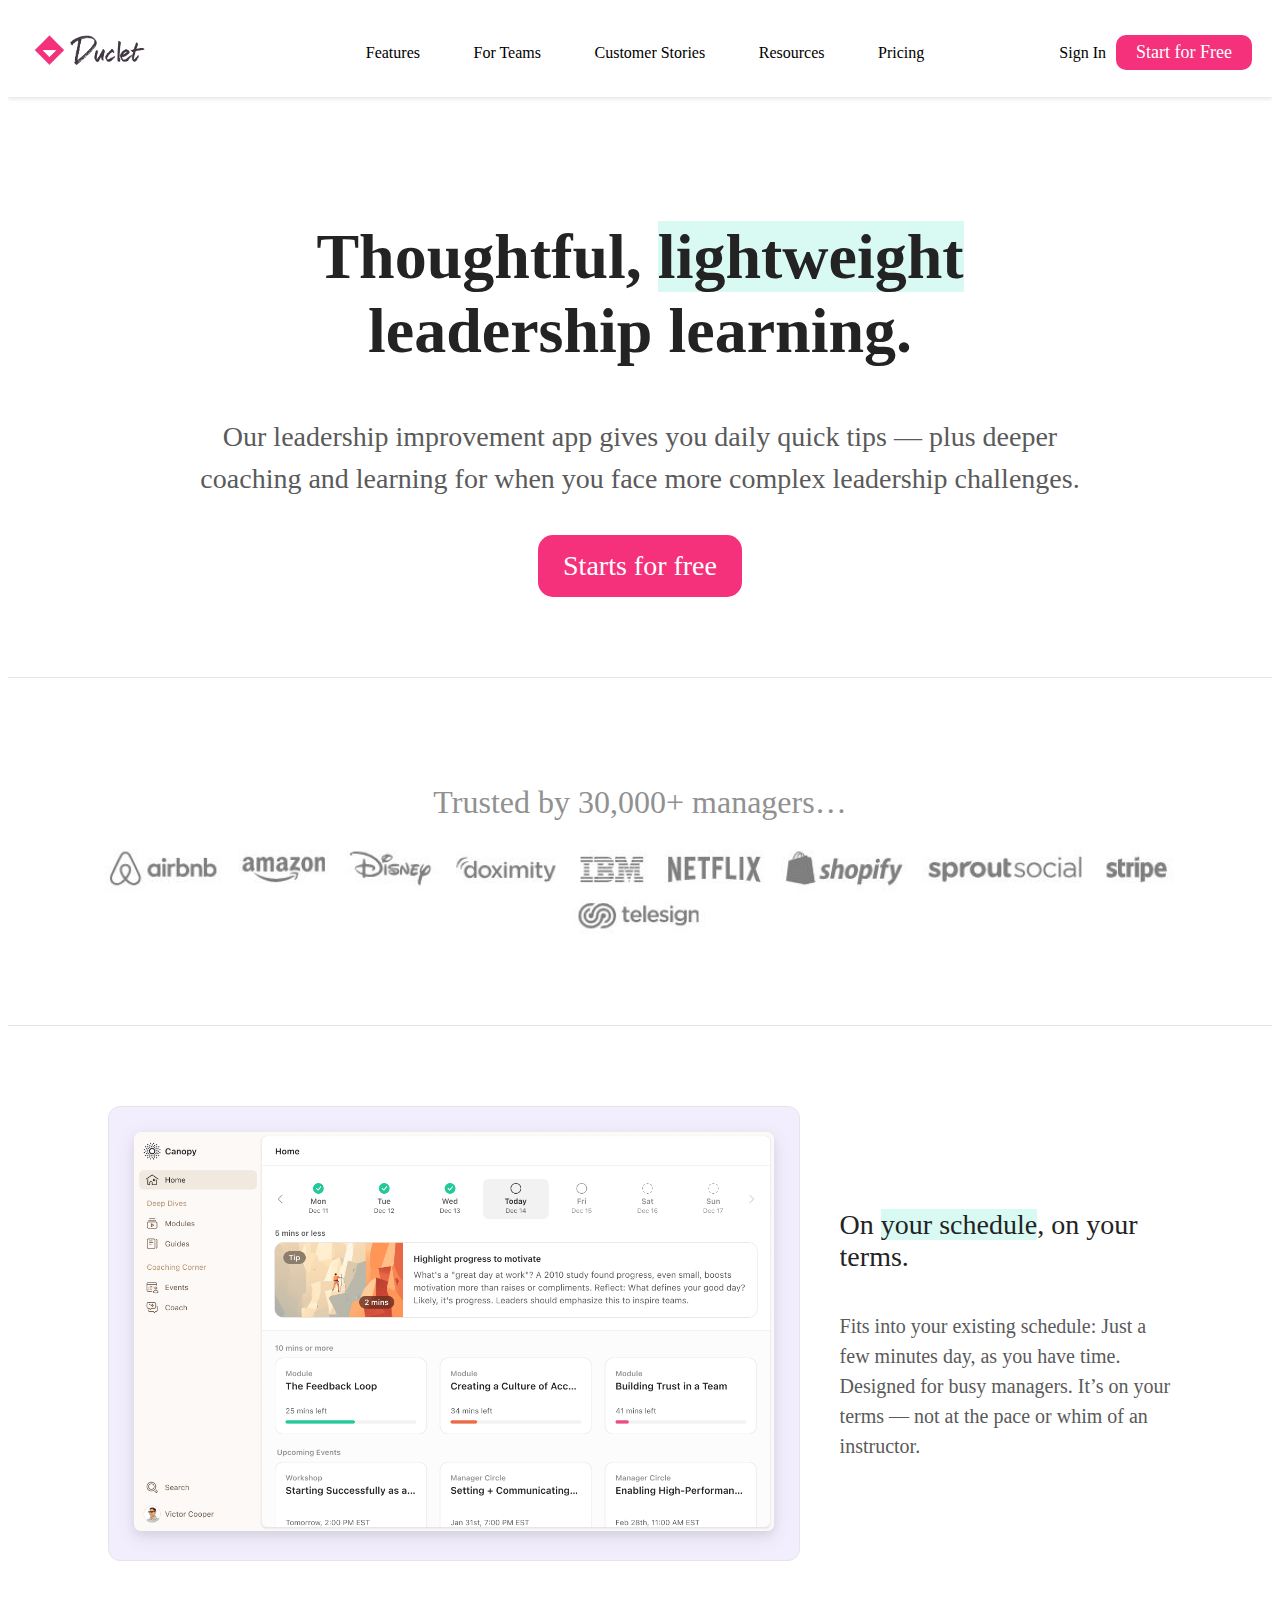
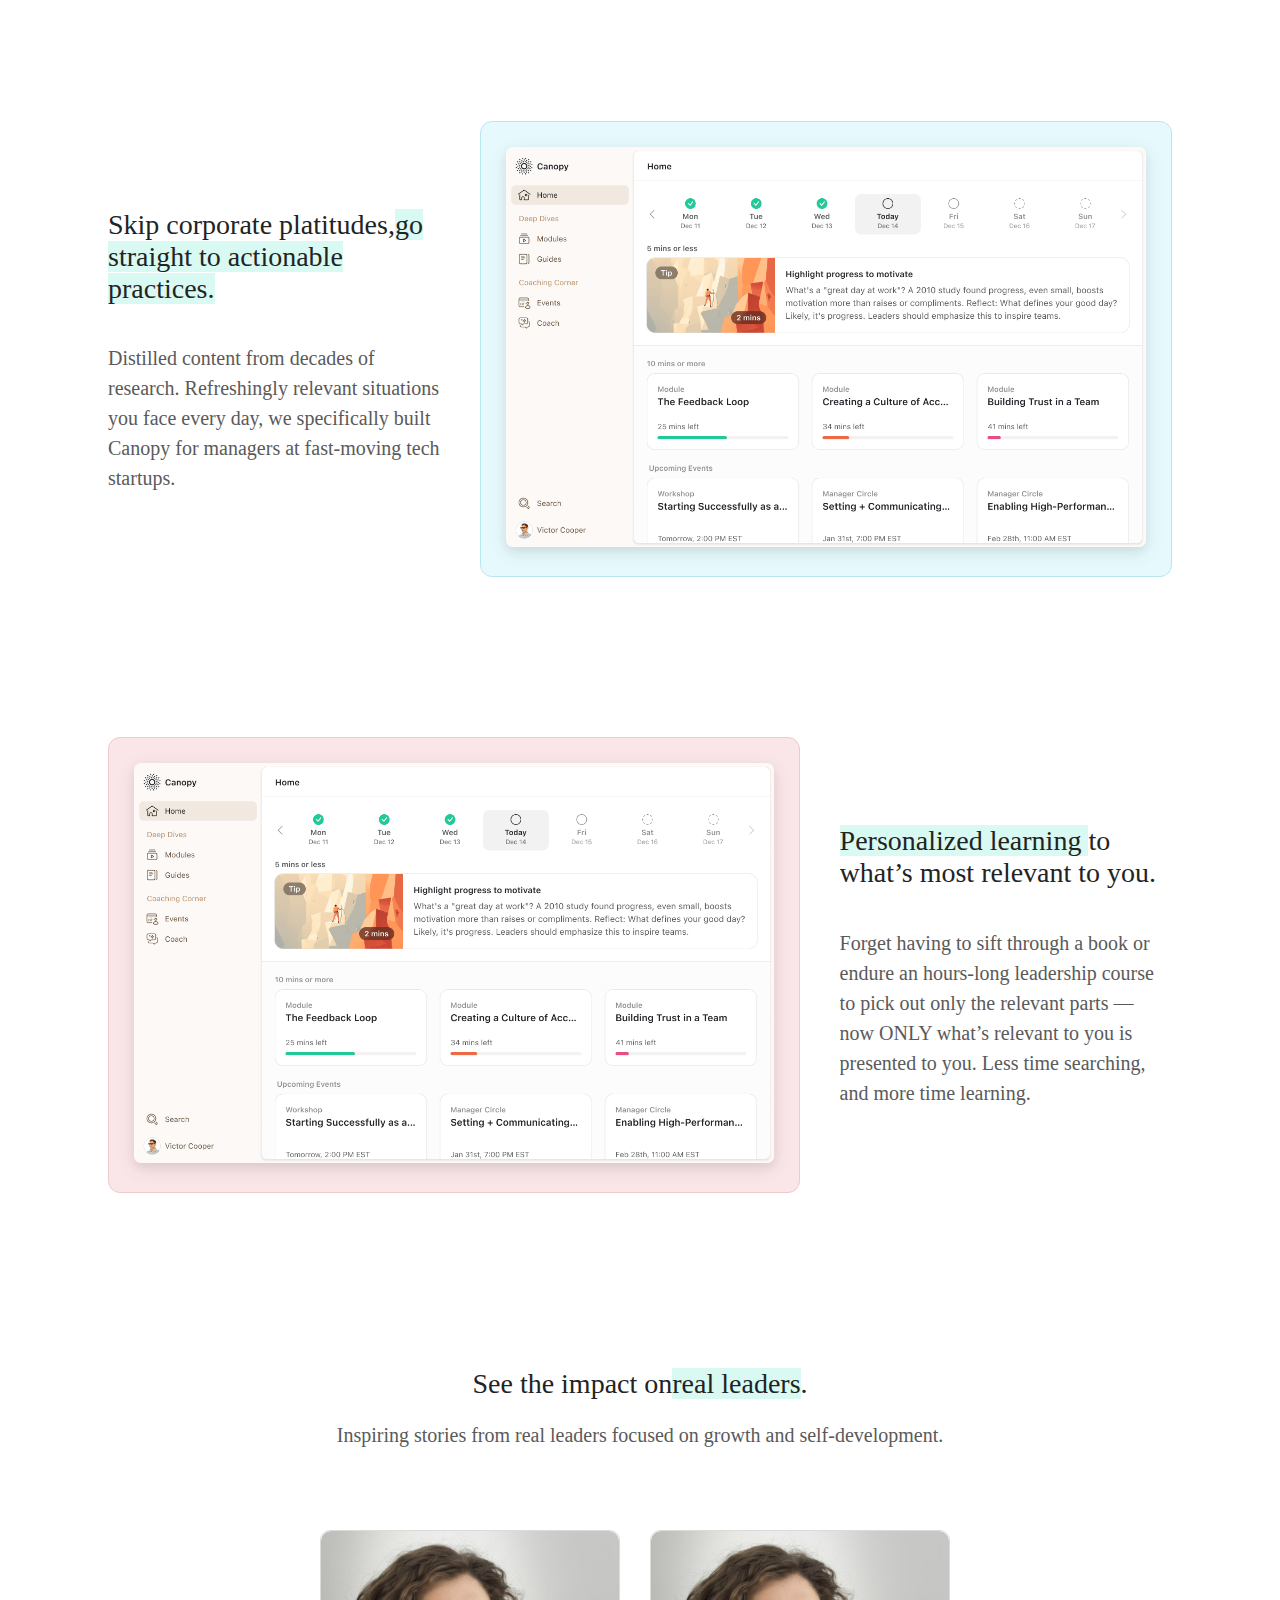
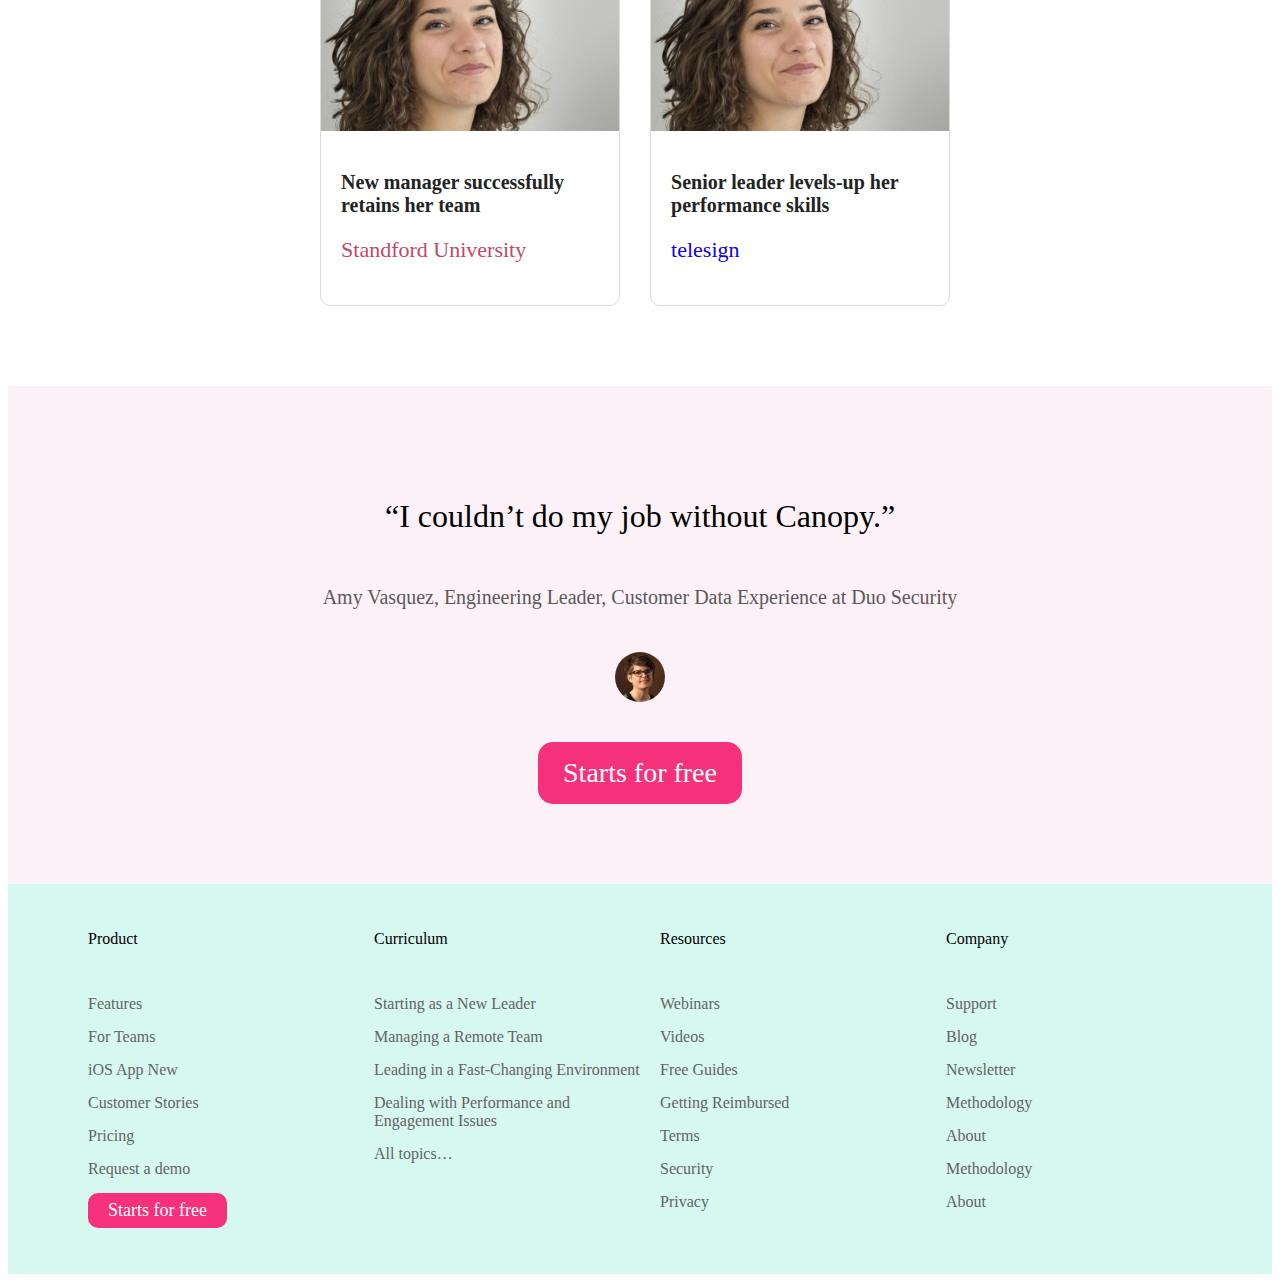
==== index.html @ 2c5ee411 "Add files via upload" ====
<!DOCTYPE html>
<html lang="en">

<head>
    <meta charset="UTF-8">
    <meta name="viewport" content="width=device-width, initial-scale=1.0">
    <title>Canopy home page</title>
    <link rel="stylesheet" href="styles/global.css">
    <link rel="stylesheet" href="home page.css">
</head>

<body>

    <nav>
        <div class="nav-col1">
            <img src="images/duclet logo.png" alt="" class="logo" onclick="location.href='home page.html'">
        </div>
        <div class="nav-col2">
            <button class="para-bold nav_btn-grey" onclick="location.href='features page.html'">Features</button>
            <button class="para-bold nav_btn-grey" onclick="location.href='For teams.html'">For Teams</button>
            <button class="para-bold nav_btn-grey" onclick="location.href='customers stories.html'">Customer Stories</button>
            <button class="para-bold nav_btn-grey" onclick="location.href='webinars.html'">Resources</button>
            <button class="para-bold nav_btn-grey" onclick="location.href='pricing page.html'">Pricing</button>
        </div>
        <div class="nav-col3">
            <button class="para-bold nav_btn-grey" onclick="location.href='login.html'">Sign In</button>
            <button class="footer-btn" onclick="location.href='login.html'">Start for Free</button>
        </div>
        <button class="hamburger" onclick="toggleMenu()">☰</button>
    </nav>
    

    <!-- hero-section starts from here -->

    <div class="hero-section">
        <h1 class="h1-heading text-center">Thoughtful, <span class="highlight-text">lightweight</span> <br> leadership
            learning.</h1>
        <p class="para-large text-center">Our leadership improvement app gives you daily quick tips — plus  deeper
            coaching and learning for when you face more complex  leadership challenges.</p>
        <button class="btn-purple margin-top" onclick="location.href='login.html'">Starts for free</button>


    </div>


    <!-- trusted-section starts from here -->

    <div class="trusted-section">

        <h2 class="h2-heading_grey text-center ">Trusted by 30,000+ managers…</h2>
        <img src="images/trusted pic.JPG" alt="">
    </div>

    <!-- features seciton 1-->

    <div class="features feature-1">
        <div class="features_image-div features_image-div_1">
            <img src="images/home-page-feature1.png" alt="">
        </div>
        <div class="features_text-div">
            <h2 class="h2-heading">On <span class="highlight-text">your schedule</span>, on your terms.</h2>
            <p class="para margin-top">Fits into your existing schedule: Just a few minutes day, as you have time.
                Designed for busy managers. It’s on your terms — not at the pace or whim of an instructor.</p>
        </div>

    </div>

    <!-- features seciton 2-->

    <div class="features feature-2">
        <div class="features_text-div features_text-div_2 ">
            <h2 class="h2-heading">Skip corporate platitudes,<span class="highlight-text">go straight to actionable
                    practices.</span></h2>
            <p class="para margin-top">Distilled content from decades of research. Refreshingly relevant situations you
                face every day, we specifically built Canopy for managers at fast-moving tech startups.</p>

        </div>
        <div class="features_image-div features_image-div_2">
            <img src="images/home-page-feature1.png" alt="">
        </div>

    </div>

    <!-- features seciton 3-->

    <div class="features feature-3">
        <div class="features_image-div features_image-div_3">
            <img src="images/home-page-feature1.png" alt="">
        </div>
        <div class="features_text-div">
            <h2 class="h2-heading"><span class="highlight-text">Personalized learning </span> to what’s most relevant to
                you.</h2>
            <p class="para margin-top">Forget having to sift through a book or endure an hours-long leadership course to
                pick out only the relevant parts — now ONLY what’s relevant to you is presented to you. Less time
                searching, and more time learning.</p>
        </div>

    </div>




    <!-- testimonials section -->

    <div class="testimonial-sec">
        <h2 class="h2-heading text-center margin-top">See the impact on<span class="highlight-text">real leaders</span>.
        </h2>
        <p class="para text-center margin-top">Inspiring stories from real leaders focused on growth and
            self-development.</p>
        <div class="testimonial-cards">
            <div class="testimonial-cards_leftC">
                <div class="testimonial_card1">
                    <div class="testimonial-cards_imagDiv1"></div>
                    <div class="testimonial_card1-textDiv">
                        <h3 class="h3-heading">New manager successfully retains her team</h3>
                        <p>Standford University</p>
                    </div>
                </div>
            </div>
            <div class="testimonial-cards_leftR">
                <div class="testimonial_card2">
                    <div class="testimonial-cards_imagDiv2"></div>
                    <div class="testimonial_card1-textDiv">
                        <h3 class="h3-heading">Senior leader levels-up her performance skills</h3>
                        <p>telesign</p>
                    </div>
                </div>
            </div>
        </div>
    </div>

    <!-- typrwriter-section  -->


    <div class="typrwriter-section">
        <p id="typrwriter-para">“I couldn’t do my job without Canopy.”</p>
        <p class="para margin-top">Amy Vasquez, Engineering Leader, Customer Data Experience at Duo Security</p>
        <img src="images/testtimonial.jpg" alt="">
        <button class="btn-purple " onclick="location.href='login.html'">Starts for free</button>
    </div>

    <!-- footer section -->

    <footer>
        <div class="footer-col">
            <p class="para-bold">Product</p>
            <ul>
                <li>Features</li>
                <li>For Teams</li>
                <li>iOS App New</li>
                <li>Customer Stories</li>
                <li>Pricing</li>
                <li>Request a demo</li>
                <button class="footer-btn" onclick="location.href='login.html'">Starts for free</button>
            </ul>
        </div>
        <div class="footer-col">
            <p class="para-bold">Curriculum</p>
            <ul>
                <li> Starting as a New Leader</li>
                <li> Managing a Remote Team</li>
                <li>Leading in a Fast-Changing Environment</li>
                <li>Dealing with Performance and Engagement Issues</li>
                <li>All topics…</li>
                <li></li>

            </ul>
        </div>
        <div class="footer-col  footer-col_3">
            <p class="para-bold">Resources</p>
            <ul>
                <li>Webinars</li>
                <li>Videos</li>
                <li>Free Guides</li>
                <li>Getting Reimbursed</li>
                <li>Terms</li>
                <li>Security</li>
                <li>Privacy</li>

            </ul>
        </div>
        <div class="footer-col footer-col_4">
            <p class="para-bold">Company</p>
            <ul>
                <li>Support</li>
                <li>Blog </li>
                <li>Newsletter</li>
                <li>Methodology</li>
                <li>About</li>
                <li>Methodology</li>
                <li>About</li>

            </ul>
        </div>

    </footer>

    <!-- <script>
        function toggleMenu() {
            const navCol2 = document.querySelector('.nav-col2');
            const navCol3 = document.querySelector('.nav-col3');
            
            if (navCol2.style.display === 'flex' && navCol3.style.display === 'flex') {
                navCol2.style.display = 'none';
                navCol3.style.display = 'none';
            } else {
                navCol2.style.display = 'flex';
                navCol3.style.display = 'flex';
            }
        }
        </script> -->
        
</body>

</html>
---- styles/global.css ----
*{
    box-sizing: border-box;
    overflow-x: hidden;
}

@font-face {
    font-family: indivisibleBold;
    src: url(/fonts/Indivisible-SemiBold.ttf);
}
@font-face {
    font-family: indivisibleMedium;
    src: url(/fonts/Indivisible-Medium.ttf);
}
@font-face {
    font-family: indivisibleRegular;
    src: url(/fonts/Indivisible-Regular.ttf);
}
:root {
    --White: #ffffff;
    --Dark-Gray-heading-text: #232323;
    --text-para:#5A5A5A;
    --headings-bacground:  rgb(217, 250, 243);
    --purple-accent:#f5317c;
    --purple-accent-dark: rgb(149, 255, 232);
    --grey: #F5F5F5;
    --grey-heading: #919191;
    --grey-border: #E5E5E5;
}


.h1-heading {
    font-weight: 600;
    font-family: indivisibleBold ;
    font-size: 4rem;
    color: var(--Dark-Gray-heading-text);
}
.h1-heading_main {
    font-weight: 600;
    font-family: indivisibleBold ;
    font-size: 48px;
    color: var(--Dark-Gray-heading-text);
}

.h2-heading {
    font-family: indivisibleBold;
    font-weight: 500;
    font-size: 1.75rem;
    color: var(--Dark-Gray-heading-text);  
}
.h2-heading_grey{
    font-family: indivisibleBold;
    font-weight: 500;
    font-size: 2rem;
    color: var(--grey-heading);
}
.h3-heading {
    font-family: indivisibleBold;
    font-weight: 700;
    font-size: 1.25rem;
    color: var(--Dark-Gray-heading-text);
}
.para {
    font-family: indivisibleRegular;
    font-weight: 400px;
    font-size: 1.25rem;
    color: var(--text-para);
    line-height: 30px;
}
.para-large {
    font-family: indivisibleRegular;
    font-weight: 400px;
    font-size: 1.75rem;
    color: var(--text-para);
    line-height: 2.625rem;
}
.para-middle {
    font-family: indivisibleRegular;
    font-weight: 400px;
    font-size: 1.5rem;
    color: var(--text-para);
    line-height: 42px;
}
.para-small {
    font-family: indivisibleRegular;
    font-weight: 400px;
    font-size: 1rem;
    color: var(--text-para);
    margin-top: 10px;
    line-height: 24px;
}
.para-bold {
    font-family: indivisibleMedium;
    font-size: 1rem;
    font-weight: 500px;
}

.btn-purple {
    font-family: indivisibleBold;
    background-color: var(--purple-accent);
    color: var(--White);
    border: none;
    padding: 15px 25px;
    border-radius: 15px;
    font-size: 1.75rem;
    transition: background-color 0.4s ease, color 0.5s ease;
}
.btn-purple:hover {
    background-color: var(--purple-accent-dark);
    color: var(--Dark-Gray-heading-text);
}
a {
    color: var(--purple-accent);
    font-family: indivisibleBold;
    font-size: 16px;
    font-weight: 500px;
    margin-top: 20px;
    text-decoration: none;
}
a:hover {
    color: var(--purple-accent-dark);
}


.footer-btn {
    font-family: indivisibleBold;
    background-color: var(--purple-accent);
    color: var(--White);
    padding: 7px 20px;
    border: none;
    border-radius: 10px;
    font-size: 18px;
    transition: background-color 0.4s ease, color 0.5s ease;
}
.footer-btn:hover {
    background-color: var(--purple-accent-dark);
    color: var(--Dark-Gray-heading-text);
}


.highlight-text {
    background-color: rgb(217, 250, 243); 
}
.text-center {
    text-align: center;
    margin-bottom: 20px;
}
.margin-top {
    margin-top: 15px;
}
.desktop-break {
    display: inline;
}

/* Default navbar styles */
nav {
    display: flex;
    justify-content: space-between;
    align-items: center;
    padding: 20px;
    background-color: #fff;
    box-shadow: 0 2px 4px rgba(0, 0, 0, 0.1);
    position: relative;
}

.nav-col1 {
    flex: 1;
}

.nav-col2, .nav-col3 {
    display: flex;
    align-items: center;
}

.nav-col2 {
    flex: 2;
    justify-content: space-around;
}

.nav-col3 {
    flex: 1;
    justify-content: flex-end;
}

.logo {
    width: 123px;
    height: 45px;
}

.nav_btn-grey {
    padding: 5px 10px;
    background-color: transparent;
    border: none;
    border-radius: 7px;
    margin-left: 10px;
    cursor: pointer;
}

.nav_btn-grey:hover {
    background-color: var(--grey-border);
}

.hamburger {
    display: none;
    background: none;
    border: none;
    font-size: 24px;
    cursor: pointer;
}

/* Responsive Styles */
@media (max-width: 992px) {
    .hamburger {
        display: block;
    }
    .nav-col2, .nav-col3 {
        display: none;
    }
    /* .nav-col2, .nav-col3 {
        display: none;
        flex-direction: column;
        align-items: flex-start;
        background-color: #fff;
        padding: 10px;
        position: absolute;
        top: 60px;
        width: 100%;
        box-shadow: 0 2px 4px rgba(0, 0, 0, 0.1);
    }
    .nav-col2 button, .nav-col3 button {
        width: 100%;
        margin: 5px 0;
    } */
}


/* trusted section starts  */


.trusted-section {
    
    border-top: 1px solid var(--grey-border);
    border-bottom: 1px solid var(--grey-border);
    padding: 80px;
}
.trusted-section img {
    width: 100%;
}

@media (max-width: 735px) {
    .trusted-section {
        padding: 40px 30px;
    }
}
@media (max-width: 550px) {
    .trusted-section {
        padding: 60px 10px;
    }
}

/* testiminial section starts form here  */

.testimonial-sec {
    height: auto;
    padding: 80px 100px;
}
.testimonial-cards {
    display: flex;
    height: auto;
    margin-top: 80px;
}

.testimonial-cards_leftC {
     width: 50%;
     display: flex;
     justify-content: end;
     margin-right: 10px;
     padding-right: 10px;
}
.testimonial-cards_leftR {
    width: 50%;
    display: flex;
    margin-left: 10px;
}

.testimonial_card1 {
    width: 300px;
    height: auto;
    
    border-radius: 10px;
    border: 1px solid rgb(219, 219, 219);
}
.testimonial_card2 {
    width: 300px;
    height: auto;    
    border-radius: 10px;
    border: 1px solid rgb(219, 219, 219);
   
}
.testimonial-cards_imagDiv1 {
    padding: 100px;
    background-image: url('../images/testimmonial-card-1.jpg');
    background-repeat: no-repeat;
    background-size: cover;
    border-radius: 10px 10px 0px 0px;
}
.testimonial-cards_imagDiv2 {
    padding: 100px;
    background-image: url('../images/testimmonial-card-1.jpg');
    background-repeat: no-repeat;
    background-size: cover;
    border-radius: 10px 10px 0px 0px;
}
.testimonial_card1-textDiv   {
    
    
    padding: 20px;
    border-radius: 0px 0px 10px 10px;
    
   
}

.testimonial_card1 div p{
    color: #C0496A;
    font-size: 22px;
    margin-top: 10px;
}
.testimonial_card2 div p{
    color: #1000e9;
    font-size: 22px;
    margin-top: 10px;
}

@media (max-width: 833px) {
    .testimonial-sec {
        
        padding: 40px 40px;
    }
    .testimonial-cards {
        
        margin-top: 40px;
    }
    .testimonial-cards_leftC {
        justify-content: center;
     
    }
    .testimonial-cards_leftR {
        justify-content: center;
    }
}
@media (max-width: 604px) {
    .testimonial-sec {
        
        padding: 40px 20px;
    }
    .testimonial-cards {
        flex-direction: column;
        
    }
    .testimonial-cards_leftC {
        
     width: 100%;
    }
    .testimonial-cards_leftR {
       margin-left: 0px;
       width: 100%;
       margin-top: 20px;
    }
    .testimonial_card1 , .testimonial_card2 {
        display: flex;
        width: 100%;
    }
 
}

@media (max-width: 480px) {
    .testimonial_card1 , .testimonial_card2 {
        flex-direction: column;
        width: 100%;
    }
    .testimonial-cards_imagDiv1 , .testimonial-cards_imagDiv2 {
        
        justify-content: center;
        align-items: center;
    }
    .testimonial_card1-textDiv {
        padding: 10px;
    }
  
}


/* typrwriter-section */

.typrwriter-section {
    height: auto;
    display: flex;
    justify-content: center;
    align-items: center;
    flex-direction: column;
    background-color: #fdf1f8;
    padding: 80px;
}
#typrwriter-para {
    font-family: indivisibleMedium;
    font-size: 2rem;
    font-weight: 400;
}

.typrwriter-section img {
    width: 50px;
    height: 50px;
    border-radius: 50%;
    margin-top: 20px;
}
.typrwriter-section button {
    margin-top: 40px;
}


@media (max-width: 906px) {
    .typrwriter-section {
        padding: 40px;
        text-align: center;
    }
    .typrwriter-section .para {
        margin: 0px;

    }
   
}
@media (max-width: 480px) {
    .typrwriter-section {
        padding: 40px 10px;
       
    }
    .typrwriter-section button{
       margin-top: 20px;
       
    }
    #typrwriter-para {
        font-size: 1.5rem;
    }
}
/* footer section starts from here */

footer {
    height: auto;
    display: flex;
    padding: 30px 60px;
    background-color:  rgb(215, 248, 241);
    flex-wrap: wrap;
}
footer .footer-btn{
    margin-top: 15px;
}
.footer-col {
    width: 25%;
    display: flex;
    flex-direction: column;
    padding-left: 20px;
}
.footer-col p {
    /* margin-left: 38px; */
    
}
ul{
    list-style: none;
    padding-left: 0px;
}
li {
    font-family: indivisibleMedium ;
    margin-top: 15px;
   color: rgb(99, 99, 99);
   cursor: pointer;
   list-style: none;
   font-size: 1rem;
}

li:hover {
  color: var(--Dark-Gray-heading-text);
}


.footer-col_3 , .footer-col_4 {
    /* margin-left: 20px; */
}

@media (max-width: 900px) {
    footer {
        padding: 20px 10px;
    }
}

@media (max-width: 770px) {
    .footer-col {
        width: 50%;    
    }
    .footer-col .footer-btn {
        font-size: 16px;  
    }
    
}
@media (max-width: 440px) {
    .footer-col {
        width: 100%;    
    }
}


/* global responsive styles  */

@media (max-width: 933px) {
    .h1-heading {
        font-size: 3rem;
    }
    .para-large {
        font-size: 1.5rem;
        margin-top: 0px;
        line-height: 2rem;
    }
   
}
@media (max-width: 768px) {
    .h1-heading {
        font-size: 3rem;
    }
    .h2-heading {
        font-size: 1.3rem;
    }
    .h2-heading_grey{
        font-size: 1.75rem; 
    }
    .para-large {
        font-size: 1.2rem;
        margin-top: 0px;
        line-height: 1.7rem;
    }
    .h2-heading_grey {
        font-size: 1.7rem;
    }
    .h3-heading {
        font-size: 1rem;
    }
    .para {
        font-size: 1rem;
        line-height: 1.5rem;
    }
    #typrwriter-para {
        font-size: 1.5rem;
    }
    .btn-purple {
        font-size: 1.5rem;
        padding: 10px 20px;
    }
}


@media (max-width: 600px) {
    .h1-heading {
        font-size: 2.5rem;
    }
    .h2-heading_grey{
        font-size: 1.5rem; 
        
    }
}


@media (max-width: 460px) {
    .h1-heading {
        font-size: 2rem;
    }
}
---- home page.css ----
/* hero-section styling */

.hero-section {
    padding: 80px 100px;
    display: flex;
    flex-direction: column;
    justify-content: center;
    align-items: center;
}

.hero-section p {
    padding: 0px 80px;
}

.hero-section_img-div {
    width: 100%;
    height: auto;
    background: url(images/hero-section-dsk.png);
    background-repeat: no-repeat;
    background-size: cover;
    border: 1px solid #E5E5E5;
    border-radius: 7px;
    margin-top: 60px;
    display: flex;
    overflow: hidden;
}

.hero-section_img-div-lcol,
.hero-section_img-div-rcol {
    width: 50%;
}



.parallax-image {

    /* width: 300px; */
    /* Set the width of the image */
    height: auto;
    /* Automatically adjust the height to maintain aspect ratio */
    background-image: url('your-image.jpg');
    /* Replace 'your-image.jpg' with the path to your image */
    background-size: contain;
    /* Scale the image to fit within the specified dimensions */
    background-repeat: no-repeat;
    border-radius: 40px;
    border: 1px solid #E5E5E5;
    margin-top: 100px;
    box-shadow: 0 4px 8px 0 rgba(87, 87, 87, 0.2), 0 6px 20px 0 rgba(71, 71, 71, 0.19);
}


@media (max-width: 933px) {
    .hero-section {
        padding: 60px 40px;
    }
    .hero-section h1 {
        white-space: wrap;
    }
    
}
@media (max-width: 768px) {
    .hero-section {
        padding: 40px;
    }
    .hero-section p {
        padding: 0px 20px;
    }
}



@media (max-width: 460px) {
    .hero-section {
        padding: 40px 10px;
    }
    .hero-section p {
        padding: 0px;
    }
}

/* feature section 1 starts from here */

.features {
    height: auto;
    padding: 80px 100px;
    display: flex;
}

.features img {
    width: 100%;
    /* height: 100%; */
    border-radius: 7px;
    box-shadow: 0 4px 8px 0 rgba(87, 87, 87, 0.1), 0 6px 20px 0 rgba(71, 71, 71, 0.1);
}

.features_image-div {
    flex: 0 0 65%;
    /* height: auto; */
    border-radius: 12px;
    padding: 25px;
    box-sizing: border-box;
}

.features_text-div {
    flex: 0 0 35%;
    /* height: auto; */
    display: flex;
    flex-direction: column;
    justify-content: center;
    /* align-items: center;  */
    padding-left: 40px;
    box-sizing: border-box;
}

.features_image-div_1 {
    background-color: #F2EEFD;
    border: 1px solid #E5E5E5;
}

.features_image-div_2 {
    background-color: #E6FAFD;
    border: 1px solid #b7e8f0;
}

.features_image-div_3 {
    background-color: #FAE5E8;
    border: 1px solid rgb(238, 202, 202);
}

.features_text-div_2 {
    padding-left: 0px;
    padding-right: 40px;
}

/* media queries*/





/* Responsive Styles */
@media (max-width: 1200px) {
    .features {
        padding: 60px 10px;
    }

    .features_text-div {
        padding-left: 30px;
    }
}

@media (max-width: 1046px) {
    .features {
        padding: 40px 60px;
    }
    .feature-2 {
        flex-direction: column;
    }
    .feature-1 , .feature-3 {
        flex-direction: column-reverse;
    }

    .features_image-div, .features_text-div {
        flex: 0 0 100%;
        padding: 20px;
    }

    .features_text-div {
        padding-left: 0;
    }

    .features img {
        width: 100%;
    }
}

@media (max-width: 768px) {
    .features {
        padding: 30px 40px;
    }

    .features_image-div, .features_text-div {
        padding: 15px;
    }
}

@media (max-width: 576px) {
    .features {
        padding: 20px;
    }

    .features_image-div, .features_text-div {
        padding: 10px;
    }
}

@media (max-width: 400px) {
    .features {
        padding: 10px;
    }

    .features_image-div, .features_text-div {
        padding: 5px;
        flex: 0 0 100%;
    }

    .features_text-div {
        padding-left: 0;
    }

    .features img {
        width: 100%;
    }

    .features h2 {
        font-size: 1.5em;
    }

    .features p {
        font-size: 1em;
    }
}

@media (min-width: 1440px) {
    .features {
        padding: 100px 150px;
    }

    .features_text-div {
        padding-left: 50px;
    }
}
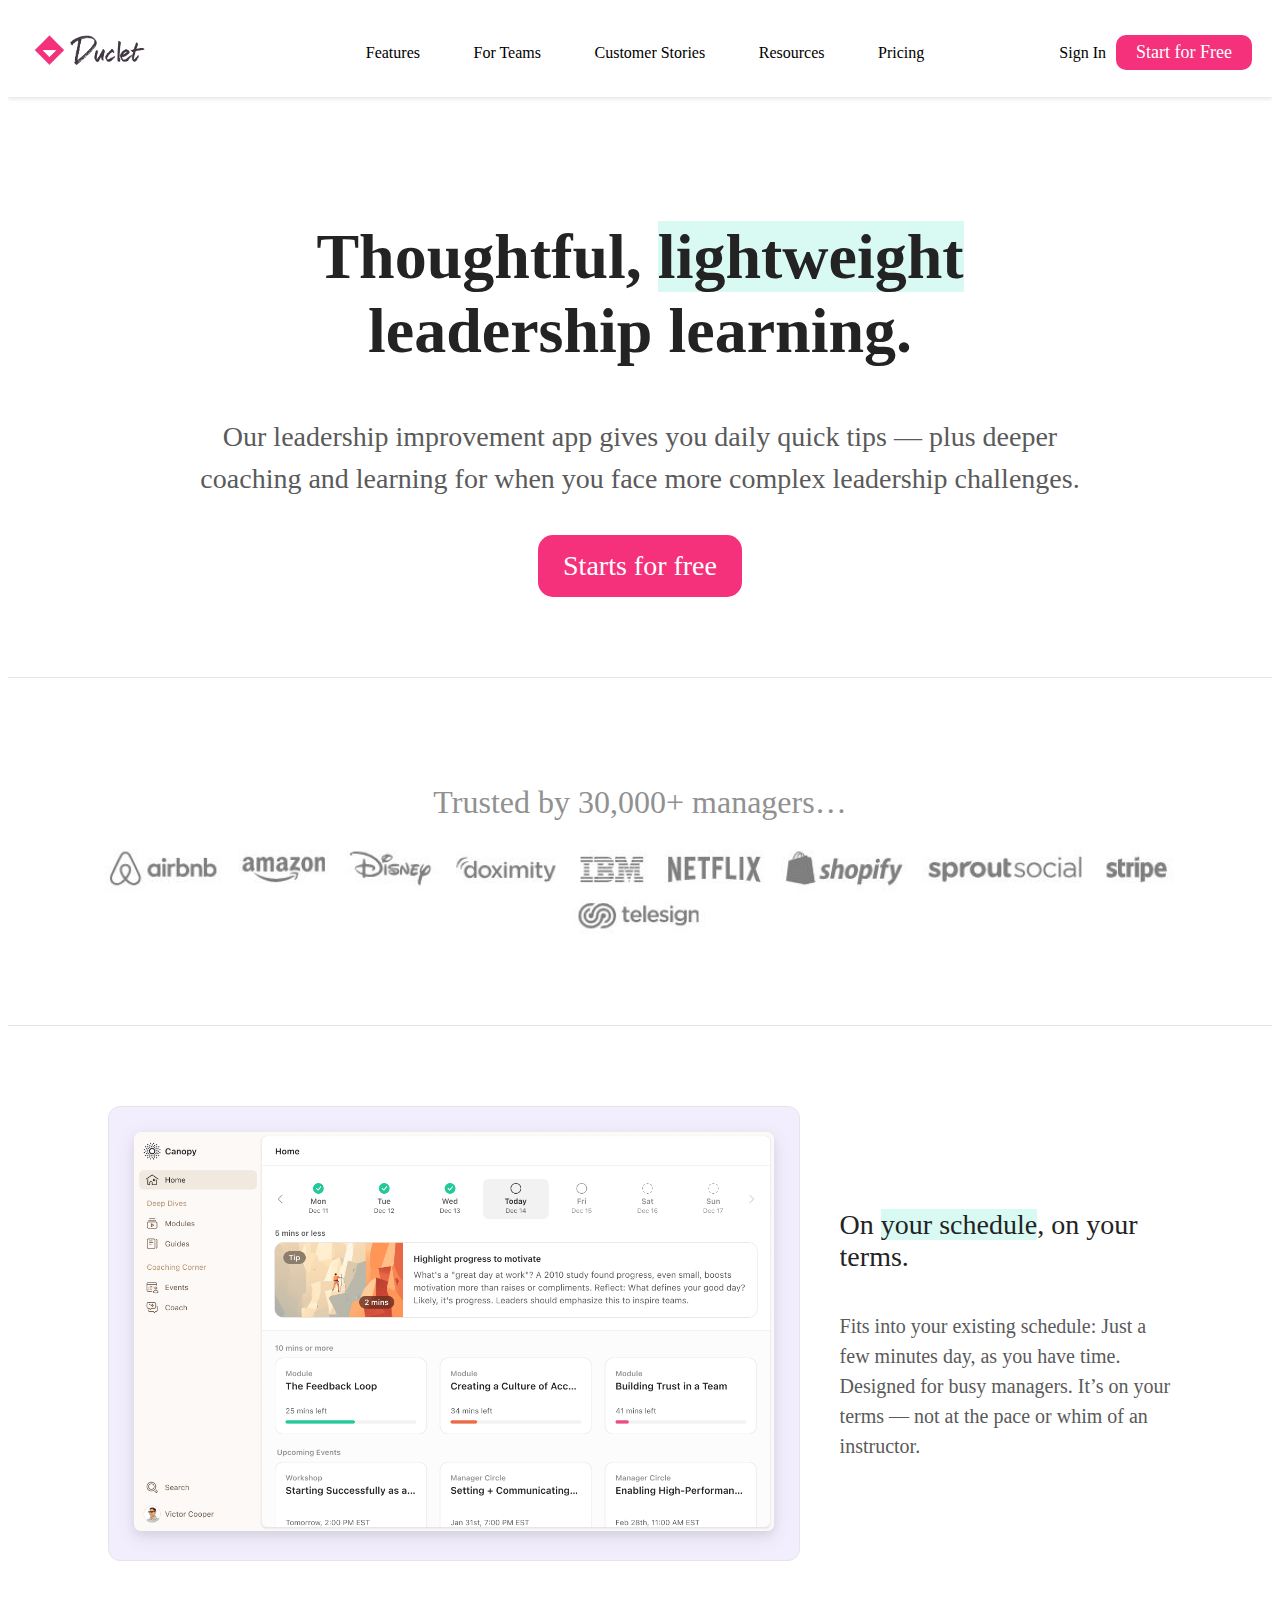
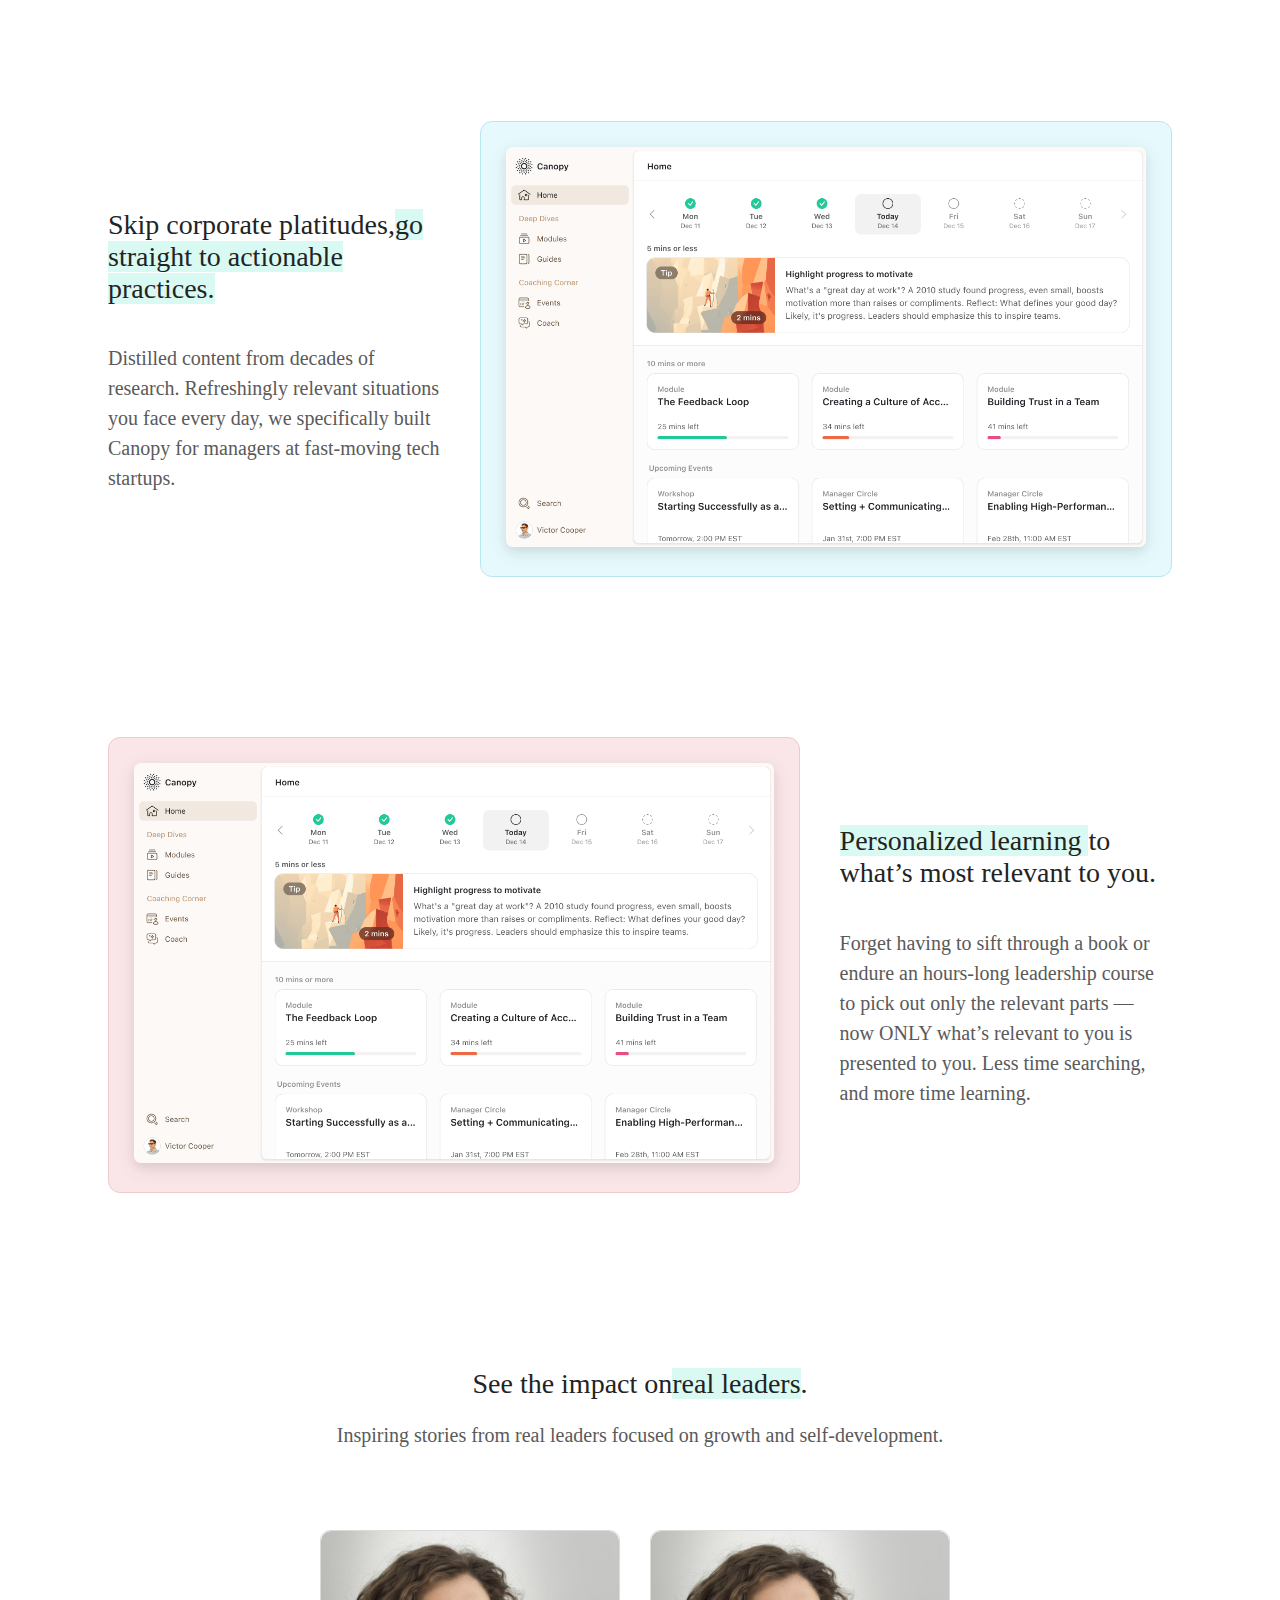
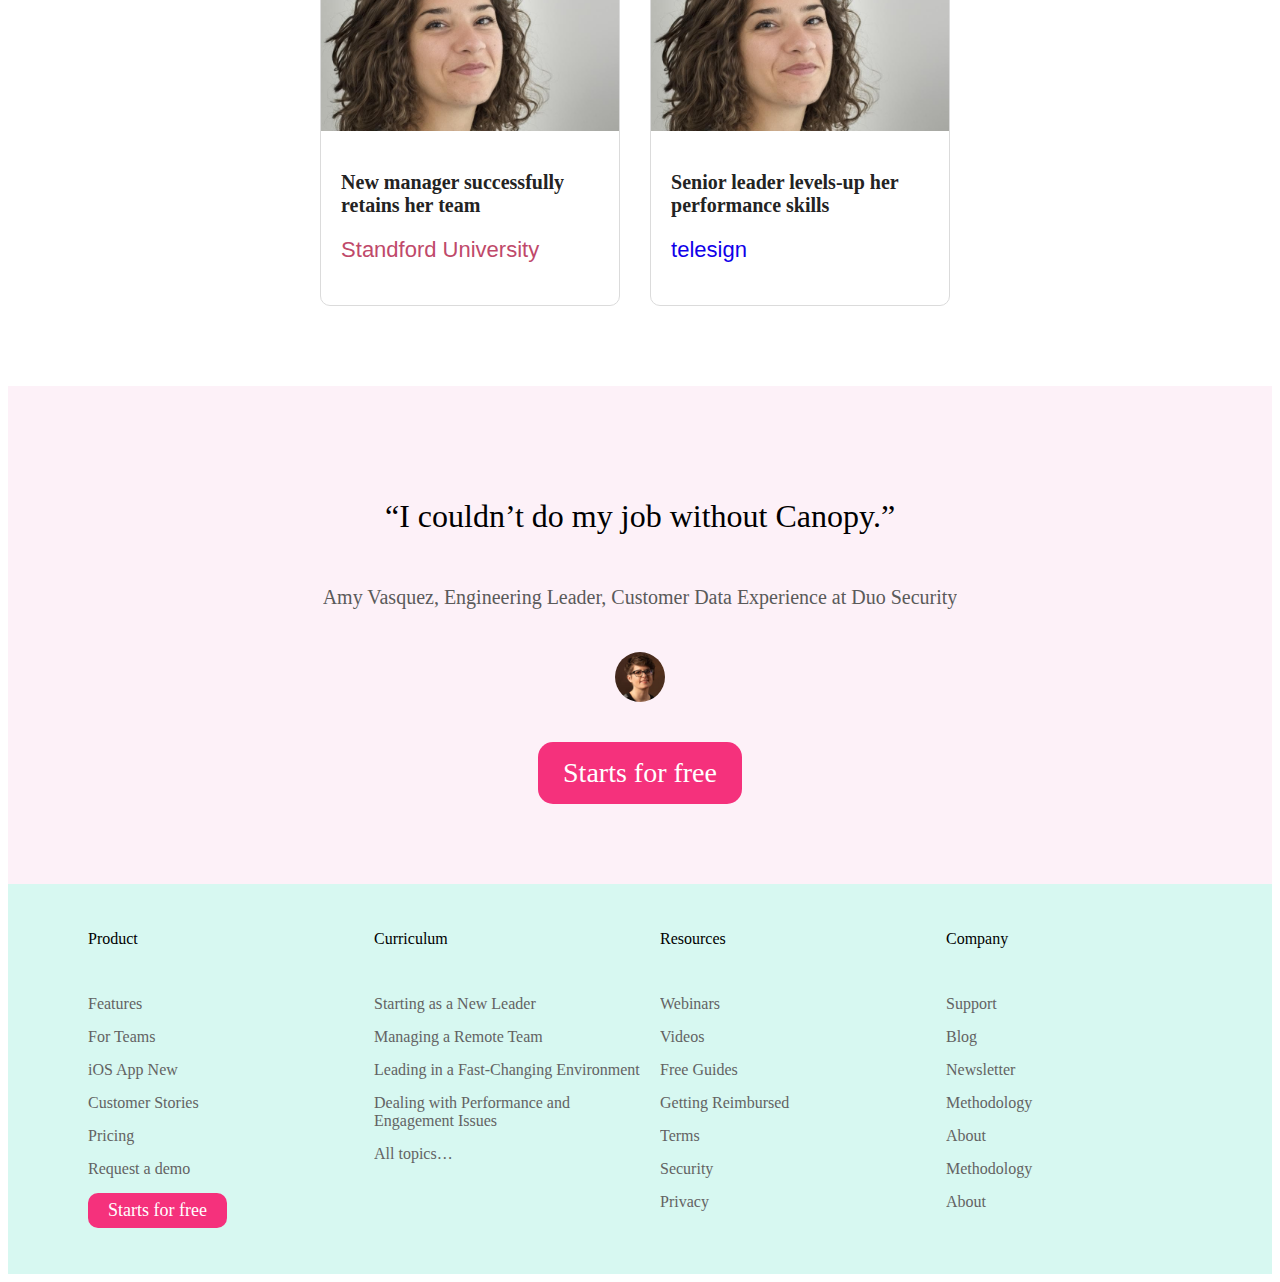
==== commit 9964a4db: "Update index.html" ====
--- a/index.html
+++ b/index.html
@@ -9,11 +9,11 @@
     <link rel="stylesheet" href="home page.css">
 </head>
 
-<body>
+<body style="font-family: sans-serif">
 
     <nav>
         <div class="nav-col1">
-            <img src="images/duclet logo.png" alt="" class="logo" onclick="location.href='home page.html'">
+            <img src="images/duclet logo.png" alt="" class="logo" onclick="location.href='index.html'">
         </div>
         <div class="nav-col2">
             <button class="para-bold nav_btn-grey" onclick="location.href='features page.html'">Features</button>
@@ -212,4 +212,4 @@
         
 </body>
 
-</html>+</html>
